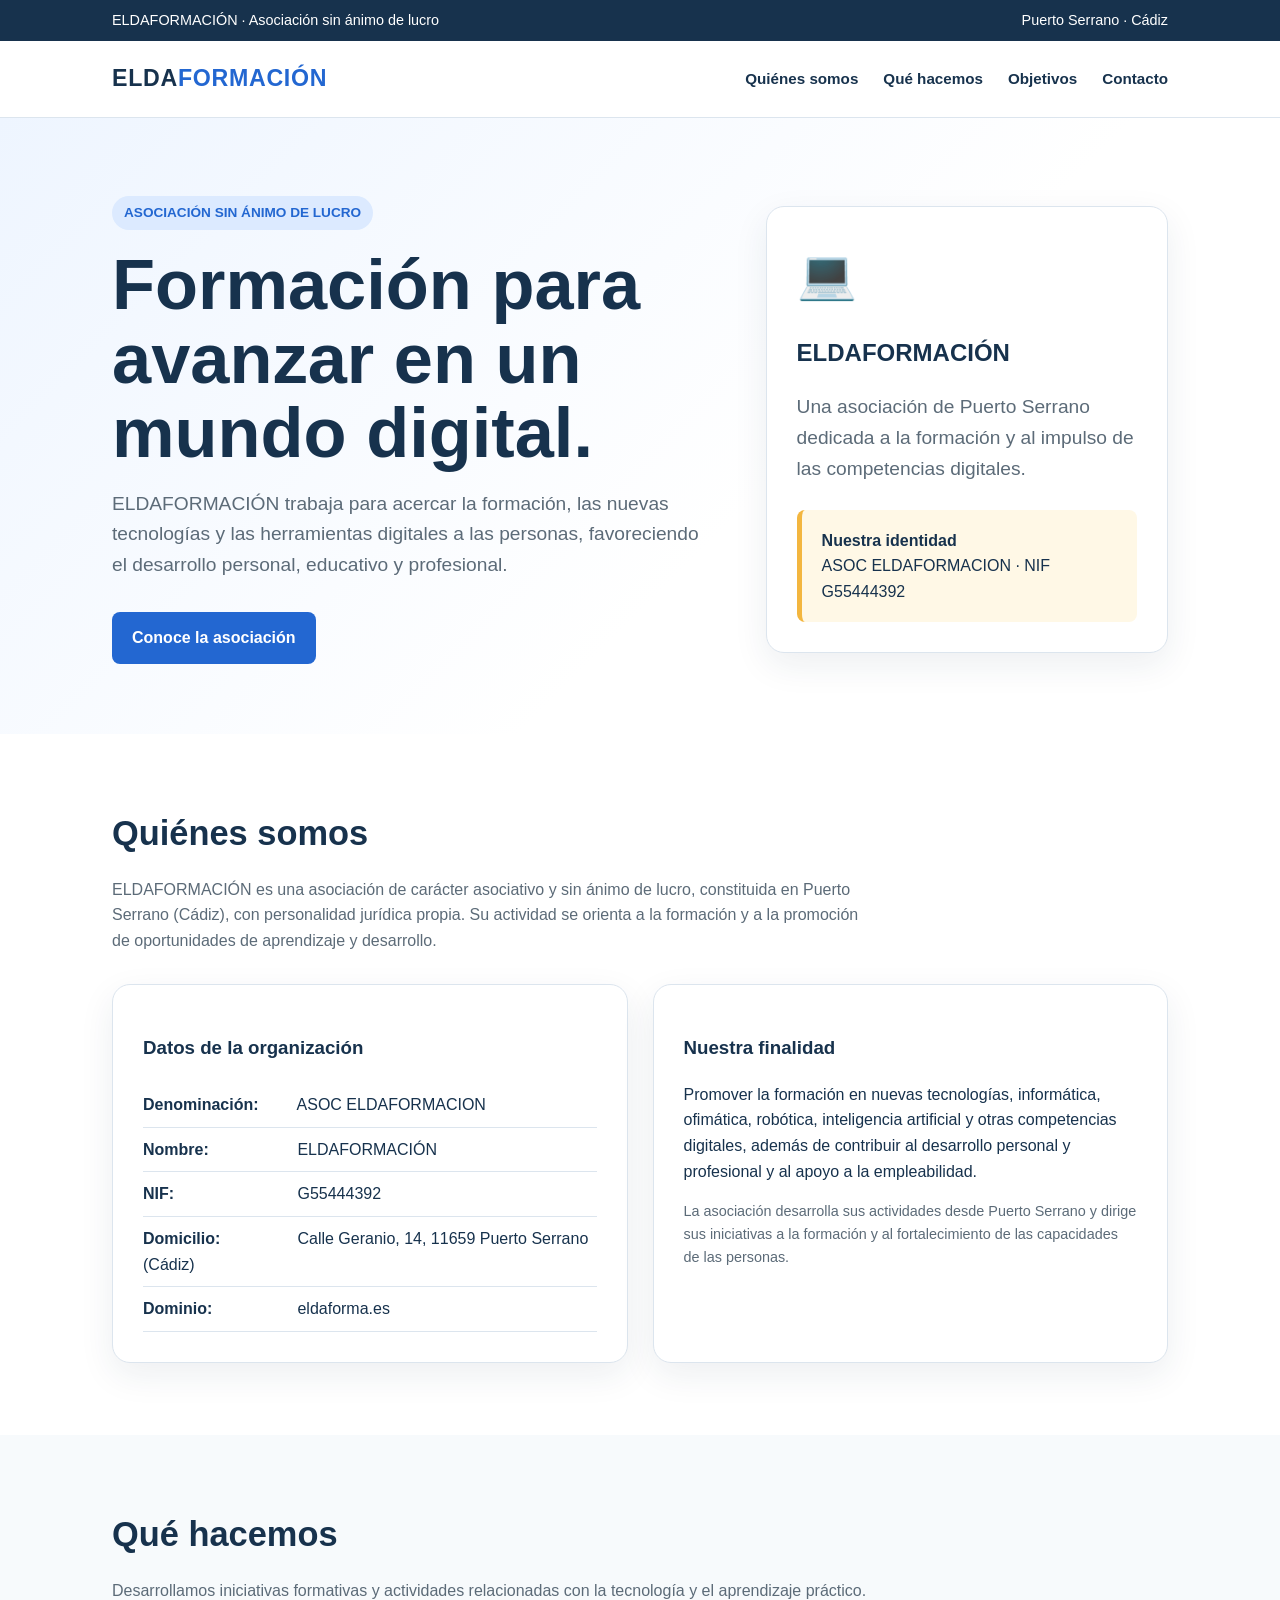
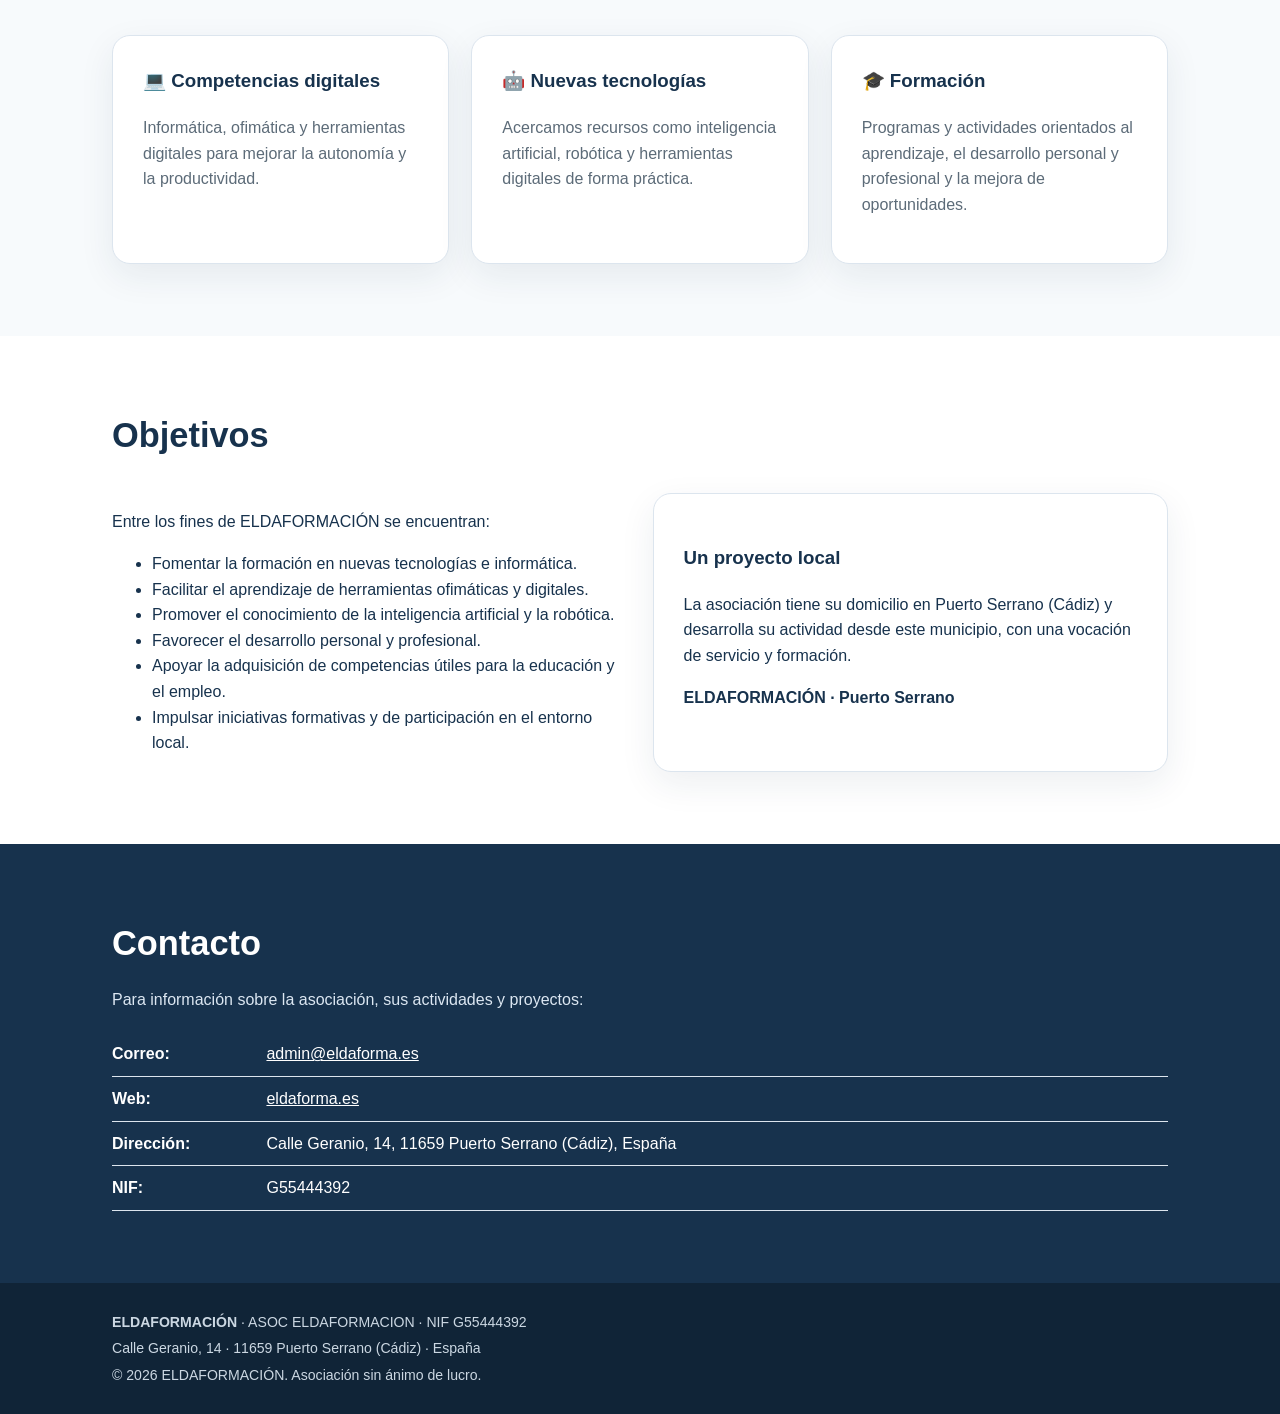
==== index.html @ bd458b12 "Add files via upload" ====
<!doctype html>
<html lang="es">
<head>
<meta charset="utf-8">
<meta name="viewport" content="width=device-width, initial-scale=1">
<meta name="description" content="ELDAFORMACIÓN, asociación sin ánimo de lucro de Puerto Serrano dedicada a la formación, las nuevas tecnologías y el desarrollo personal y profesional.">
<title>ELDAFORMACIÓN | Asociación sin ánimo de lucro</title>
<style>
:root{--ink:#17324d;--blue:#2367d1;--soft:#eef5ff;--gold:#f3b63f;--muted:#5c6b78;--white:#fff;--line:#dce5ee}
*{box-sizing:border-box}html{scroll-behavior:smooth}body{margin:0;font-family:Arial,Helvetica,sans-serif;color:var(--ink);background:#fff;line-height:1.6}a{color:inherit}.top{background:var(--ink);color:#fff;font-size:.9rem}.wrap{max-width:1100px;margin:auto;padding:0 22px}.top .wrap{display:flex;justify-content:space-between;gap:20px;padding-top:9px;padding-bottom:9px}.nav{position:sticky;top:0;z-index:5;background:#fff;border-bottom:1px solid var(--line)}.navin{display:flex;align-items:center;justify-content:space-between;min-height:76px}.brand{font-size:1.45rem;font-weight:800;letter-spacing:.03em}.brand span{color:var(--blue)}nav a{text-decoration:none;margin-left:25px;font-weight:700;font-size:.95rem}.hero{background:linear-gradient(135deg,var(--soft),#fff 60%);padding:78px 0 70px}.hero-grid{display:grid;grid-template-columns:1.2fr .8fr;gap:50px;align-items:center}.eyebrow{display:inline-block;background:#dceaff;color:var(--blue);padding:6px 12px;border-radius:999px;font-weight:700;font-size:.85rem}.hero h1{font-size:clamp(2.5rem,6vw,4.4rem);line-height:1.05;margin:18px 0}.hero p{font-size:1.2rem;color:var(--muted);max-width:680px}.btn{display:inline-block;background:var(--blue);color:#fff;text-decoration:none;padding:13px 20px;border-radius:8px;font-weight:700;margin-top:12px}.card{background:#fff;border:1px solid var(--line);border-radius:18px;padding:30px;box-shadow:0 12px 35px rgba(23,50,77,.08)}.badge{font-size:3rem;margin-bottom:12px}.section{padding:72px 0}.section.alt{background:#f7fafc}.section h2{font-size:2.15rem;margin:0 0 14px}.lead{color:var(--muted);max-width:760px}.grid3{display:grid;grid-template-columns:repeat(3,1fr);gap:22px;margin-top:32px}.grid2{display:grid;grid-template-columns:repeat(2,1fr);gap:25px;margin-top:30px}.feature h3{margin-top:0}.feature p{color:var(--muted)}.mission{font-size:1.12rem}.data{list-style:none;padding:0;margin:20px 0 0}.data li{padding:9px 0;border-bottom:1px solid var(--line)}.data strong{display:inline-block;min-width:150px}.contact{background:var(--ink);color:#fff}.contact .lead{color:#dce7f2}.contact a{color:#fff}.footer{background:#102437;color:#cbd7e2;padding:24px 0;font-size:.88rem}.footer p{margin:4px 0}.notice{background:#fff8e6;border-left:5px solid var(--gold);padding:18px 20px;border-radius:8px;margin-top:25px}.small{font-size:.9rem;color:var(--muted)}
@media(max-width:800px){.top .wrap{display:block}.hero-grid,.grid3,.grid2{grid-template-columns:1fr}.hero{padding-top:55px}nav{display:none}.navin{min-height:62px}.section{padding:52px 0}.hero h1{font-size:3rem}}
</style>
</head>
<body>
<div class="top"><div class="wrap"><span>ELDAFORMACIÓN · Asociación sin ánimo de lucro</span><span>Puerto Serrano · Cádiz</span></div></div>
<header class="nav"><div class="wrap navin"><div class="brand">ELDA<span>FORMACIÓN</span></div><nav><a href="#quienes">Quiénes somos</a><a href="#actividad">Qué hacemos</a><a href="#objetivos">Objetivos</a><a href="#contacto">Contacto</a></nav></div></header>
<main>
<section class="hero"><div class="wrap hero-grid"><div><span class="eyebrow">ASOCIACIÓN SIN ÁNIMO DE LUCRO</span><h1>Formación para avanzar en un mundo digital.</h1><p>ELDAFORMACIÓN trabaja para acercar la formación, las nuevas tecnologías y las herramientas digitales a las personas, favoreciendo el desarrollo personal, educativo y profesional.</p><a class="btn" href="#quienes">Conoce la asociación</a></div><div class="card"><div class="badge">💻</div><h2>ELDAFORMACIÓN</h2><p class="mission">Una asociación de Puerto Serrano dedicada a la formación y al impulso de las competencias digitales.</p><div class="notice"><strong>Nuestra identidad</strong><br>ASOC ELDAFORMACION · NIF G55444392</div></div></div></section>
<section id="quienes" class="section"><div class="wrap"><h2>Quiénes somos</h2><p class="lead">ELDAFORMACIÓN es una asociación de carácter asociativo y sin ánimo de lucro, constituida en Puerto Serrano (Cádiz), con personalidad jurídica propia. Su actividad se orienta a la formación y a la promoción de oportunidades de aprendizaje y desarrollo.</p><div class="grid2"><div class="card"><h3>Datos de la organización</h3><ul class="data"><li><strong>Denominación:</strong> ASOC ELDAFORMACION</li><li><strong>Nombre:</strong> ELDAFORMACIÓN</li><li><strong>NIF:</strong> G55444392</li><li><strong>Domicilio:</strong> Calle Geranio, 14, 11659 Puerto Serrano (Cádiz)</li><li><strong>Dominio:</strong> eldaforma.es</li></ul></div><div class="card"><h3>Nuestra finalidad</h3><p>Promover la formación en nuevas tecnologías, informática, ofimática, robótica, inteligencia artificial y otras competencias digitales, además de contribuir al desarrollo personal y profesional y al apoyo a la empleabilidad.</p><p class="small">La asociación desarrolla sus actividades desde Puerto Serrano y dirige sus iniciativas a la formación y al fortalecimiento de las capacidades de las personas.</p></div></div></div></section>
<section id="actividad" class="section alt"><div class="wrap"><h2>Qué hacemos</h2><p class="lead">Desarrollamos iniciativas formativas y actividades relacionadas con la tecnología y el aprendizaje práctico.</p><div class="grid3"><div class="card feature"><h3>💻 Competencias digitales</h3><p>Informática, ofimática y herramientas digitales para mejorar la autonomía y la productividad.</p></div><div class="card feature"><h3>🤖 Nuevas tecnologías</h3><p>Acercamos recursos como inteligencia artificial, robótica y herramientas digitales de forma práctica.</p></div><div class="card feature"><h3>🎓 Formación</h3><p>Programas y actividades orientados al aprendizaje, el desarrollo personal y profesional y la mejora de oportunidades.</p></div></div></div></section>
<section id="objetivos" class="section"><div class="wrap"><h2>Objetivos</h2><div class="grid2"><div><p>Entre los fines de ELDAFORMACIÓN se encuentran:</p><ul><li>Fomentar la formación en nuevas tecnologías e informática.</li><li>Facilitar el aprendizaje de herramientas ofimáticas y digitales.</li><li>Promover el conocimiento de la inteligencia artificial y la robótica.</li><li>Favorecer el desarrollo personal y profesional.</li><li>Apoyar la adquisición de competencias útiles para la educación y el empleo.</li><li>Impulsar iniciativas formativas y de participación en el entorno local.</li></ul></div><div class="card"><h3>Un proyecto local</h3><p>La asociación tiene su domicilio en Puerto Serrano (Cádiz) y desarrolla su actividad desde este municipio, con una vocación de servicio y formación.</p><p><strong>ELDAFORMACIÓN · Puerto Serrano</strong></p></div></div></div></section>
<section id="contacto" class="section contact"><div class="wrap"><h2>Contacto</h2><p class="lead">Para información sobre la asociación, sus actividades y proyectos:</p><ul class="data"><li><strong>Correo:</strong> <a href="mailto:admin@eldaforma.es">admin@eldaforma.es</a></li><li><strong>Web:</strong> <a href="https://eldaforma.es">eldaforma.es</a></li><li><strong>Dirección:</strong> Calle Geranio, 14, 11659 Puerto Serrano (Cádiz), España</li><li><strong>NIF:</strong> G55444392</li></ul></div></section>
</main>
<footer class="footer"><div class="wrap"><p><strong>ELDAFORMACIÓN</strong> · ASOC ELDAFORMACION · NIF G55444392</p><p>Calle Geranio, 14 · 11659 Puerto Serrano (Cádiz) · España</p><p>© 2026 ELDAFORMACIÓN. Asociación sin ánimo de lucro.</p></div></footer>
</body></html>
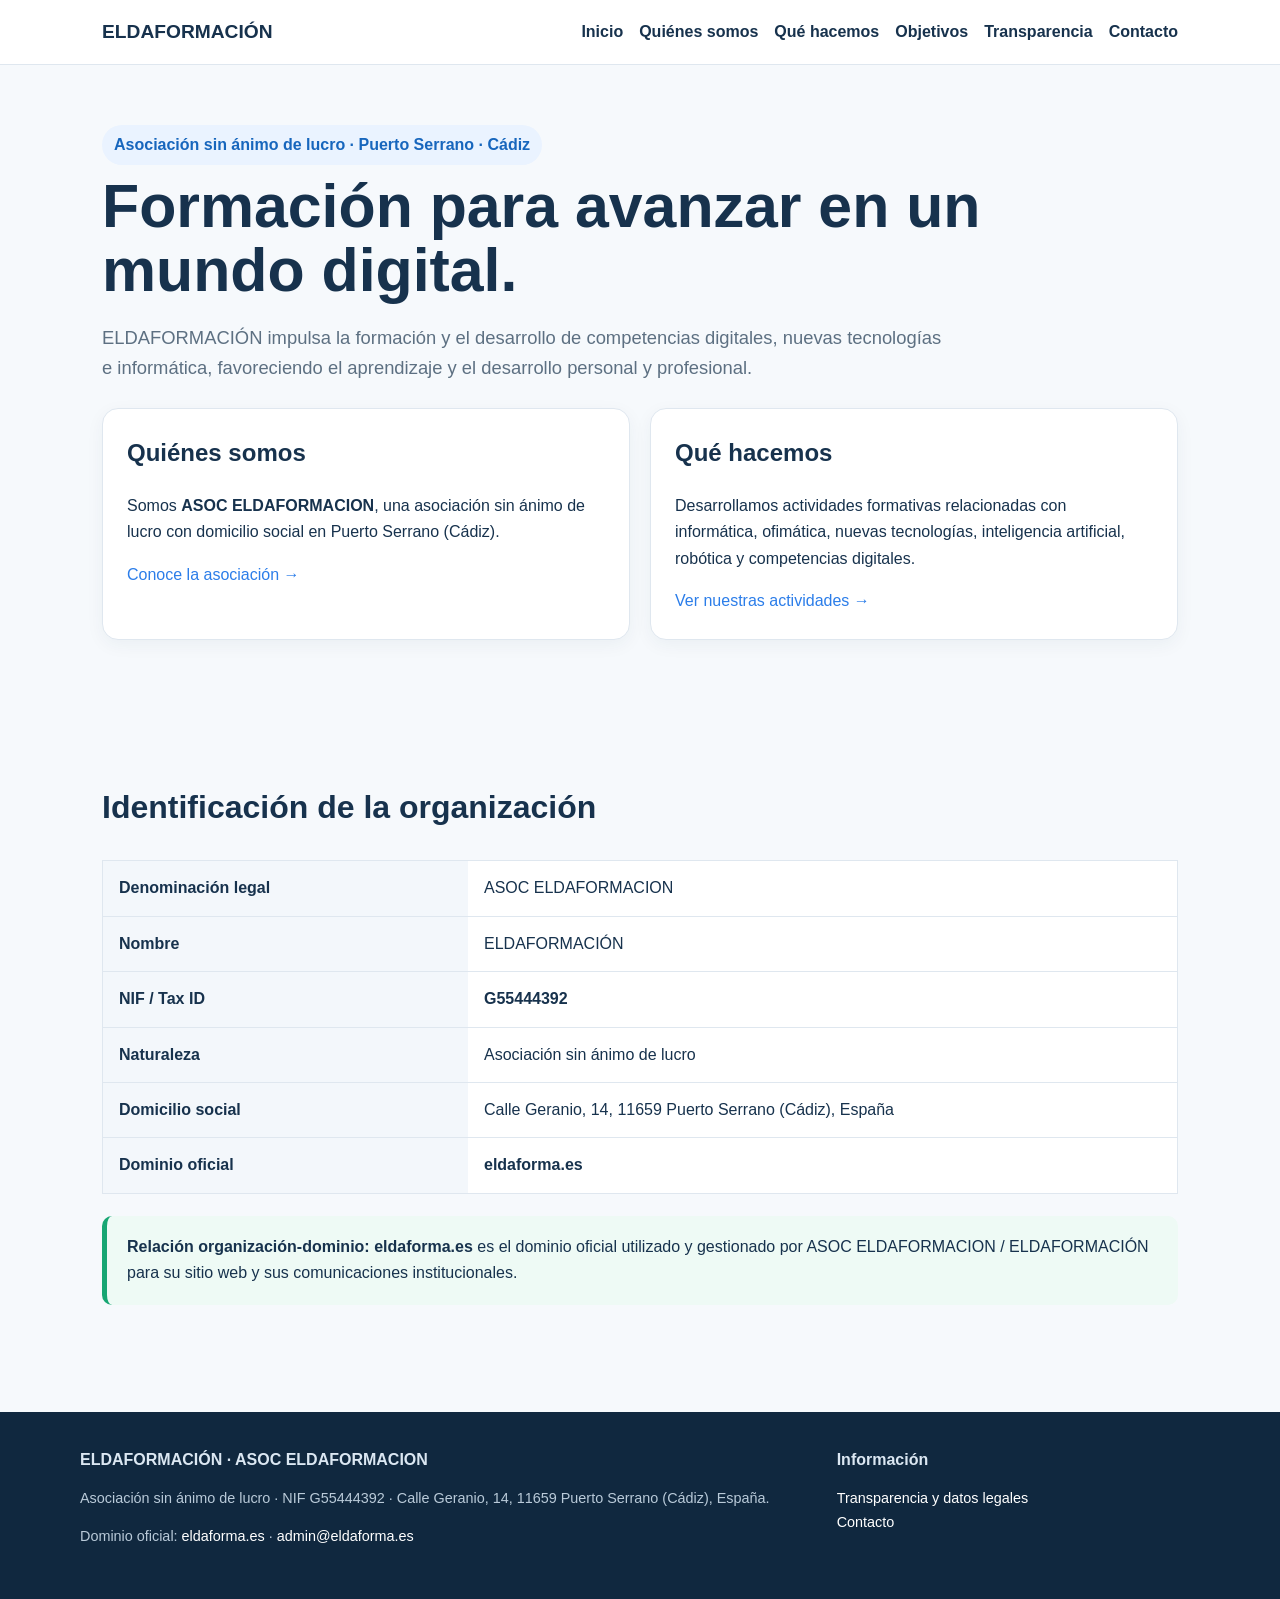
==== commit b059e7ca: "Actualizar web de ELDAFORMACIÓN" ====
--- a/index.html
+++ b/index.html
@@ -1,25 +1 @@
-<!doctype html>
-<html lang="es">
-<head>
-<meta charset="utf-8">
-<meta name="viewport" content="width=device-width, initial-scale=1">
-<meta name="description" content="ELDAFORMACIÓN, asociación sin ánimo de lucro de Puerto Serrano dedicada a la formación, las nuevas tecnologías y el desarrollo personal y profesional.">
-<title>ELDAFORMACIÓN | Asociación sin ánimo de lucro</title>
-<style>
-:root{--ink:#17324d;--blue:#2367d1;--soft:#eef5ff;--gold:#f3b63f;--muted:#5c6b78;--white:#fff;--line:#dce5ee}
-*{box-sizing:border-box}html{scroll-behavior:smooth}body{margin:0;font-family:Arial,Helvetica,sans-serif;color:var(--ink);background:#fff;line-height:1.6}a{color:inherit}.top{background:var(--ink);color:#fff;font-size:.9rem}.wrap{max-width:1100px;margin:auto;padding:0 22px}.top .wrap{display:flex;justify-content:space-between;gap:20px;padding-top:9px;padding-bottom:9px}.nav{position:sticky;top:0;z-index:5;background:#fff;border-bottom:1px solid var(--line)}.navin{display:flex;align-items:center;justify-content:space-between;min-height:76px}.brand{font-size:1.45rem;font-weight:800;letter-spacing:.03em}.brand span{color:var(--blue)}nav a{text-decoration:none;margin-left:25px;font-weight:700;font-size:.95rem}.hero{background:linear-gradient(135deg,var(--soft),#fff 60%);padding:78px 0 70px}.hero-grid{display:grid;grid-template-columns:1.2fr .8fr;gap:50px;align-items:center}.eyebrow{display:inline-block;background:#dceaff;color:var(--blue);padding:6px 12px;border-radius:999px;font-weight:700;font-size:.85rem}.hero h1{font-size:clamp(2.5rem,6vw,4.4rem);line-height:1.05;margin:18px 0}.hero p{font-size:1.2rem;color:var(--muted);max-width:680px}.btn{display:inline-block;background:var(--blue);color:#fff;text-decoration:none;padding:13px 20px;border-radius:8px;font-weight:700;margin-top:12px}.card{background:#fff;border:1px solid var(--line);border-radius:18px;padding:30px;box-shadow:0 12px 35px rgba(23,50,77,.08)}.badge{font-size:3rem;margin-bottom:12px}.section{padding:72px 0}.section.alt{background:#f7fafc}.section h2{font-size:2.15rem;margin:0 0 14px}.lead{color:var(--muted);max-width:760px}.grid3{display:grid;grid-template-columns:repeat(3,1fr);gap:22px;margin-top:32px}.grid2{display:grid;grid-template-columns:repeat(2,1fr);gap:25px;margin-top:30px}.feature h3{margin-top:0}.feature p{color:var(--muted)}.mission{font-size:1.12rem}.data{list-style:none;padding:0;margin:20px 0 0}.data li{padding:9px 0;border-bottom:1px solid var(--line)}.data strong{display:inline-block;min-width:150px}.contact{background:var(--ink);color:#fff}.contact .lead{color:#dce7f2}.contact a{color:#fff}.footer{background:#102437;color:#cbd7e2;padding:24px 0;font-size:.88rem}.footer p{margin:4px 0}.notice{background:#fff8e6;border-left:5px solid var(--gold);padding:18px 20px;border-radius:8px;margin-top:25px}.small{font-size:.9rem;color:var(--muted)}
-@media(max-width:800px){.top .wrap{display:block}.hero-grid,.grid3,.grid2{grid-template-columns:1fr}.hero{padding-top:55px}nav{display:none}.navin{min-height:62px}.section{padding:52px 0}.hero h1{font-size:3rem}}
-</style>
-</head>
-<body>
-<div class="top"><div class="wrap"><span>ELDAFORMACIÓN · Asociación sin ánimo de lucro</span><span>Puerto Serrano · Cádiz</span></div></div>
-<header class="nav"><div class="wrap navin"><div class="brand">ELDA<span>FORMACIÓN</span></div><nav><a href="#quienes">Quiénes somos</a><a href="#actividad">Qué hacemos</a><a href="#objetivos">Objetivos</a><a href="#contacto">Contacto</a></nav></div></header>
-<main>
-<section class="hero"><div class="wrap hero-grid"><div><span class="eyebrow">ASOCIACIÓN SIN ÁNIMO DE LUCRO</span><h1>Formación para avanzar en un mundo digital.</h1><p>ELDAFORMACIÓN trabaja para acercar la formación, las nuevas tecnologías y las herramientas digitales a las personas, favoreciendo el desarrollo personal, educativo y profesional.</p><a class="btn" href="#quienes">Conoce la asociación</a></div><div class="card"><div class="badge">💻</div><h2>ELDAFORMACIÓN</h2><p class="mission">Una asociación de Puerto Serrano dedicada a la formación y al impulso de las competencias digitales.</p><div class="notice"><strong>Nuestra identidad</strong><br>ASOC ELDAFORMACION · NIF G55444392</div></div></div></section>
-<section id="quienes" class="section"><div class="wrap"><h2>Quiénes somos</h2><p class="lead">ELDAFORMACIÓN es una asociación de carácter asociativo y sin ánimo de lucro, constituida en Puerto Serrano (Cádiz), con personalidad jurídica propia. Su actividad se orienta a la formación y a la promoción de oportunidades de aprendizaje y desarrollo.</p><div class="grid2"><div class="card"><h3>Datos de la organización</h3><ul class="data"><li><strong>Denominación:</strong> ASOC ELDAFORMACION</li><li><strong>Nombre:</strong> ELDAFORMACIÓN</li><li><strong>NIF:</strong> G55444392</li><li><strong>Domicilio:</strong> Calle Geranio, 14, 11659 Puerto Serrano (Cádiz)</li><li><strong>Dominio:</strong> eldaforma.es</li></ul></div><div class="card"><h3>Nuestra finalidad</h3><p>Promover la formación en nuevas tecnologías, informática, ofimática, robótica, inteligencia artificial y otras competencias digitales, además de contribuir al desarrollo personal y profesional y al apoyo a la empleabilidad.</p><p class="small">La asociación desarrolla sus actividades desde Puerto Serrano y dirige sus iniciativas a la formación y al fortalecimiento de las capacidades de las personas.</p></div></div></div></section>
-<section id="actividad" class="section alt"><div class="wrap"><h2>Qué hacemos</h2><p class="lead">Desarrollamos iniciativas formativas y actividades relacionadas con la tecnología y el aprendizaje práctico.</p><div class="grid3"><div class="card feature"><h3>💻 Competencias digitales</h3><p>Informática, ofimática y herramientas digitales para mejorar la autonomía y la productividad.</p></div><div class="card feature"><h3>🤖 Nuevas tecnologías</h3><p>Acercamos recursos como inteligencia artificial, robótica y herramientas digitales de forma práctica.</p></div><div class="card feature"><h3>🎓 Formación</h3><p>Programas y actividades orientados al aprendizaje, el desarrollo personal y profesional y la mejora de oportunidades.</p></div></div></div></section>
-<section id="objetivos" class="section"><div class="wrap"><h2>Objetivos</h2><div class="grid2"><div><p>Entre los fines de ELDAFORMACIÓN se encuentran:</p><ul><li>Fomentar la formación en nuevas tecnologías e informática.</li><li>Facilitar el aprendizaje de herramientas ofimáticas y digitales.</li><li>Promover el conocimiento de la inteligencia artificial y la robótica.</li><li>Favorecer el desarrollo personal y profesional.</li><li>Apoyar la adquisición de competencias útiles para la educación y el empleo.</li><li>Impulsar iniciativas formativas y de participación en el entorno local.</li></ul></div><div class="card"><h3>Un proyecto local</h3><p>La asociación tiene su domicilio en Puerto Serrano (Cádiz) y desarrolla su actividad desde este municipio, con una vocación de servicio y formación.</p><p><strong>ELDAFORMACIÓN · Puerto Serrano</strong></p></div></div></div></section>
-<section id="contacto" class="section contact"><div class="wrap"><h2>Contacto</h2><p class="lead">Para información sobre la asociación, sus actividades y proyectos:</p><ul class="data"><li><strong>Correo:</strong> <a href="mailto:admin@eldaforma.es">admin@eldaforma.es</a></li><li><strong>Web:</strong> <a href="https://eldaforma.es">eldaforma.es</a></li><li><strong>Dirección:</strong> Calle Geranio, 14, 11659 Puerto Serrano (Cádiz), España</li><li><strong>NIF:</strong> G55444392</li></ul></div></section>
-</main>
-<footer class="footer"><div class="wrap"><p><strong>ELDAFORMACIÓN</strong> · ASOC ELDAFORMACION · NIF G55444392</p><p>Calle Geranio, 14 · 11659 Puerto Serrano (Cádiz) · España</p><p>© 2026 ELDAFORMACIÓN. Asociación sin ánimo de lucro.</p></div></footer>
-</body></html>
+<!doctype html><html lang="es"><head><meta charset="utf-8"><meta name="viewport" content="width=device-width,initial-scale=1"><title>ELDAFORMACIÓN | Asociación sin ánimo de lucro</title><meta name="description" content="ELDAFORMACIÓN, asociación sin ánimo de lucro de Puerto Serrano (Cádiz). NIF G55444392."><link rel="canonical" href="https://eldaforma.es/"><link rel="stylesheet" href="styles.css"></head><body><header><div class="nav"><a class="brand" href="index.html">ELDAFORMACIÓN</a><nav><a href="index.html">Inicio</a><a href="quienes-somos.html">Quiénes somos</a><a href="que-hacemos.html">Qué hacemos</a><a href="objetivos.html">Objetivos</a><a href="transparencia.html">Transparencia</a><a href="contacto.html">Contacto</a></nav></div></header><main><section class="hero"><span class="badge">Asociación sin ánimo de lucro · Puerto Serrano · Cádiz</span><h1>Formación para avanzar en un mundo digital.</h1><p class="lead">ELDAFORMACIÓN impulsa la formación y el desarrollo de competencias digitales, nuevas tecnologías e informática, favoreciendo el aprendizaje y el desarrollo personal y profesional.</p><div class="grid two"><div class="card"><h2>Quiénes somos</h2><p>Somos <strong>ASOC ELDAFORMACION</strong>, una asociación sin ánimo de lucro con domicilio social en Puerto Serrano (Cádiz).</p><a href="quienes-somos.html">Conoce la asociación →</a></div><div class="card"><h2>Qué hacemos</h2><p>Desarrollamos actividades formativas relacionadas con informática, ofimática, nuevas tecnologías, inteligencia artificial, robótica y competencias digitales.</p><a href="que-hacemos.html">Ver nuestras actividades →</a></div></div></section><section class="section"><h2>Identificación de la organización</h2><table class="data"><tr><th>Denominación legal</th><td>ASOC ELDAFORMACION</td></tr><tr><th>Nombre</th><td>ELDAFORMACIÓN</td></tr><tr><th>NIF / Tax ID</th><td><strong>G55444392</strong></td></tr><tr><th>Naturaleza</th><td>Asociación sin ánimo de lucro</td></tr><tr><th>Domicilio social</th><td>Calle Geranio, 14, 11659 Puerto Serrano (Cádiz), España</td></tr><tr><th>Dominio oficial</th><td><strong>eldaforma.es</strong></td></tr></table><div class="notice"><strong>Relación organización-dominio:</strong> <strong>eldaforma.es</strong> es el dominio oficial utilizado y gestionado por ASOC ELDAFORMACION / ELDAFORMACIÓN para su sitio web y sus comunicaciones institucionales.</div></section></main><footer><div class="footer-inner"><div><strong>ELDAFORMACIÓN · ASOC ELDAFORMACION</strong><p class="small">Asociación sin ánimo de lucro · NIF G55444392 · Calle Geranio, 14, 11659 Puerto Serrano (Cádiz), España.</p><p class="small">Dominio oficial: <a href="https://eldaforma.es">eldaforma.es</a> · <a href="mailto:admin@eldaforma.es">admin@eldaforma.es</a></p></div><div><strong>Información</strong><p class="small"><a href="transparencia.html">Transparencia y datos legales</a><br><a href="contacto.html">Contacto</a></p></div></div></footer></body></html>
--- a/styles.css
+++ b/styles.css
@@ -0,0 +1 @@
+*{box-sizing:border-box}body{margin:0;font-family:Arial,Helvetica,sans-serif;color:#17324d;background:#f6f9fc;line-height:1.65}a{color:#2b7de9;text-decoration:none}a:hover{text-decoration:underline}header{background:#fff;border-bottom:1px solid #dfe7ef;position:sticky;top:0;z-index:10}.nav{max-width:1120px;margin:auto;padding:16px 22px;display:flex;align-items:center;justify-content:space-between;gap:20px}.brand{font-weight:800;font-size:1.2rem;color:#17324d}nav{display:flex;gap:16px;flex-wrap:wrap}nav a{font-weight:600;color:#17324d}main{max-width:1120px;margin:auto;padding:0 22px 55px}.hero,.section{padding:60px 0 30px}.hero h1,.section h1{font-size:clamp(2.2rem,5vw,3.8rem);line-height:1.05;margin:10px 0 20px}.section h2{font-size:2rem}.lead{font-size:1.15rem;color:#5d7082;max-width:850px}.badge{display:inline-block;padding:7px 12px;border-radius:999px;background:#eaf3ff;color:#1766bd;font-weight:700}.grid{display:grid;grid-template-columns:repeat(3,1fr);gap:20px;margin:25px 0}.grid.two{grid-template-columns:repeat(2,1fr)}.card{background:#fff;border:1px solid #dfe7ef;border-radius:16px;padding:24px;box-shadow:0 5px 18px rgba(23,50,77,.05)}.card h2,.card h3{margin-top:0}.data{width:100%;border-collapse:collapse;background:#fff;border:1px solid #dfe7ef}.data th,.data td{padding:14px 16px;border-bottom:1px solid #dfe7ef;text-align:left;vertical-align:top}.data th{width:34%;background:#f3f7fb}.notice{border-left:5px solid #17a673;background:#eefaf5;padding:18px 20px;border-radius:10px;margin:22px 0}footer{background:#10283f;color:#dbe7f2;padding:35px 22px}.footer-inner{max-width:1120px;margin:auto;display:grid;grid-template-columns:2fr 1fr;gap:30px}.small{font-size:.9rem;color:#b9cad9}footer a{color:#fff}@media(max-width:800px){.nav{align-items:flex-start;flex-direction:column}.grid,.grid.two{grid-template-columns:1fr}.hero,.section{padding-top:42px}.footer-inner{grid-template-columns:1fr}}
